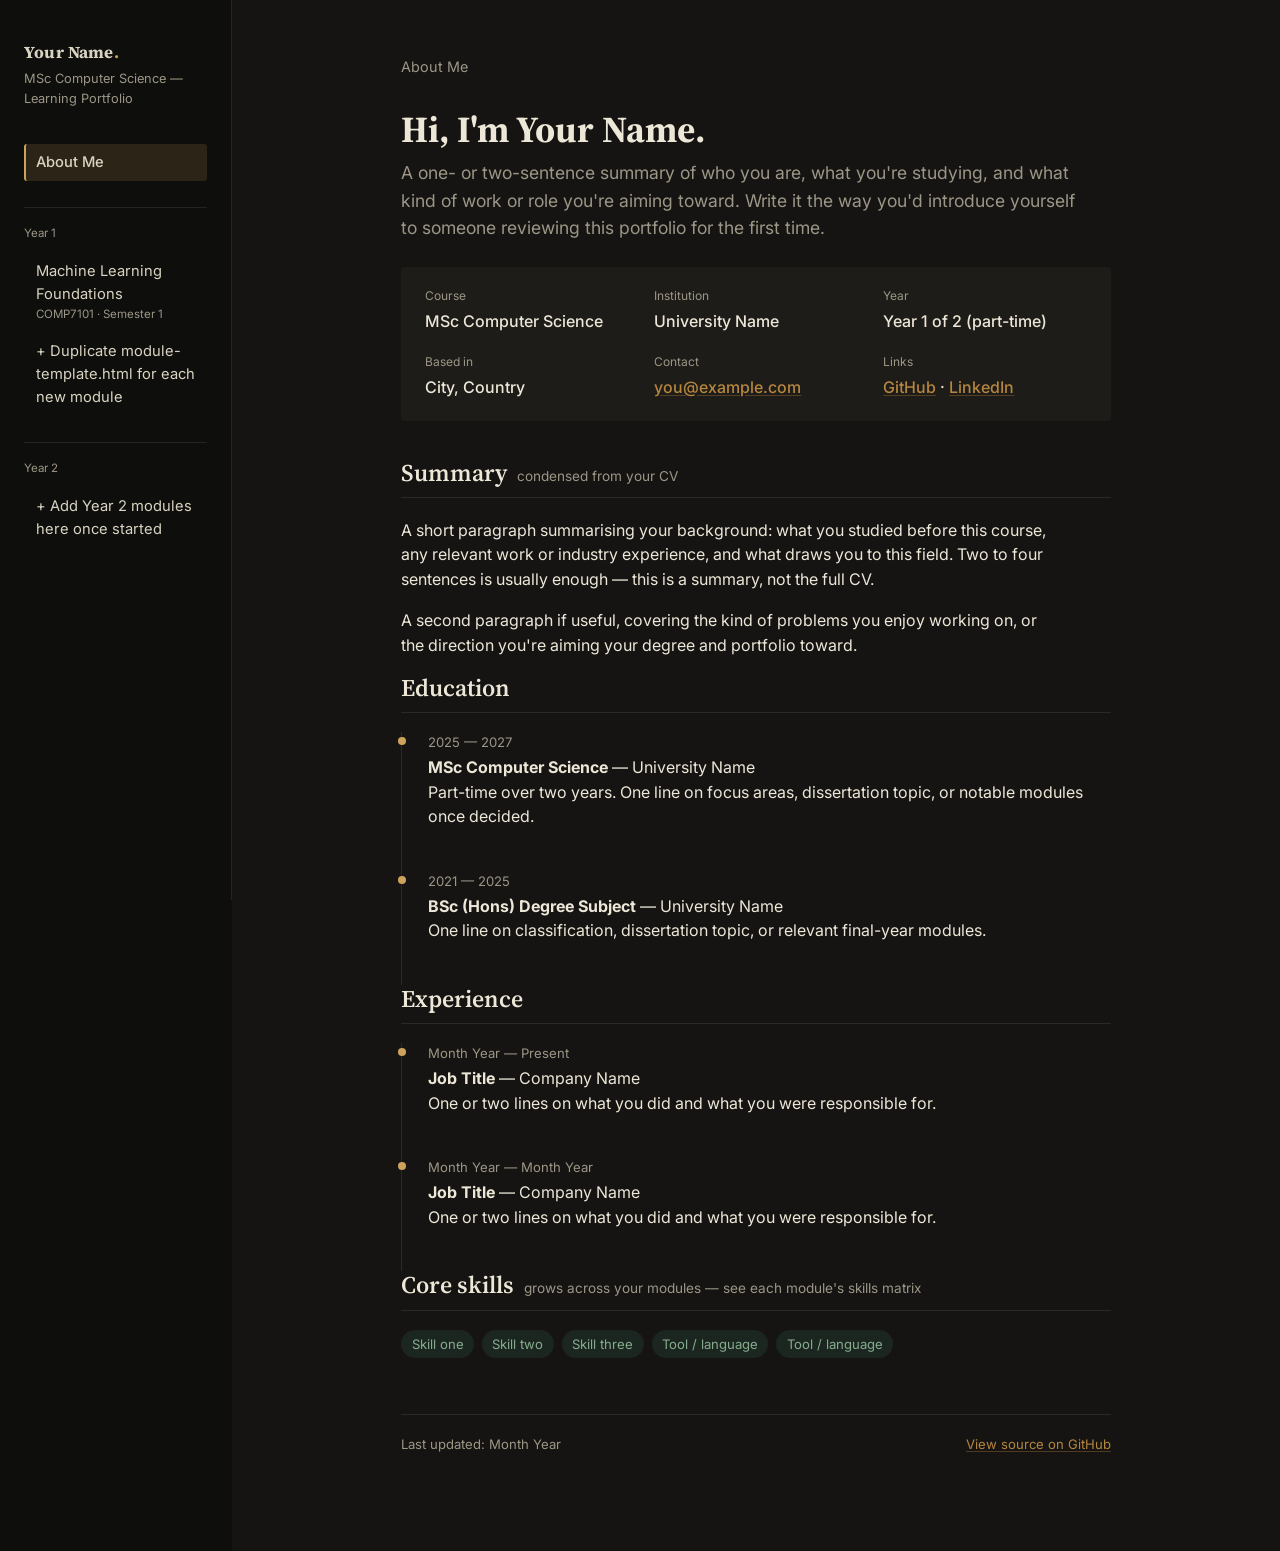
==== index.html @ 3443e54f "Add files via upload" ====
<!DOCTYPE html>
<html lang="en">
<head>
<meta charset="UTF-8">
<meta name="viewport" content="width=device-width, initial-scale=1.0">
<title>About Me — MSc Computer Science Portfolio</title>
<link rel="stylesheet" href="styles.css">
</head>
<body>
<div class="shell">

  <!-- ============ SPINE / NAV — copy this block, unchanged, onto every page ============ -->
  <aside class="spine">
    <p class="spine__mark">Your Name<span>.</span></p>
    <p class="spine__role">MSc Computer Science — Learning Portfolio</p>

    <nav aria-label="Portfolio navigation">
      <ul>
        <li><a href="index.html" class="is-current">About Me</a></li>
      </ul>

      <p class="spine__section-label">Year 1</p>
      <ul>
        <li>
          <a href="module-1.html">
            Machine Learning Foundations
            <span class="spine__module-code">COMP7101 · Semester 1</span>
          </a>
        </li>
        <li>
          <a href="module-template.html">
            + Duplicate module-template.html for each new module
          </a>
        </li>
      </ul>

      <p class="spine__section-label">Year 2</p>
      <ul>
        <li>
          <a href="module-template.html">
            + Add Year 2 modules here once started
          </a>
        </li>
      </ul>
    </nav>
  </aside>
  <!-- ============ END SPINE ============ -->

  <main class="page">
    <div class="page__inner">

      <p class="kicker">About Me</p>
      <h1>Hi, I'm Your Name.</h1>
      <p class="lede">
        A one- or two-sentence summary of who you are, what you're studying, and what
        kind of work or role you're aiming toward. Write it the way you'd introduce
        yourself to someone reviewing this portfolio for the first time.
      </p>

      <dl class="meta-grid">
        <div>
          <dt>Course</dt>
          <dd>MSc Computer Science</dd>
        </div>
        <div>
          <dt>Institution</dt>
          <dd>University Name</dd>
        </div>
        <div>
          <dt>Year</dt>
          <dd>Year 1 of 2 (part-time)</dd>
        </div>
        <div>
          <dt>Based in</dt>
          <dd>City, Country</dd>
        </div>
        <div>
          <dt>Contact</dt>
          <dd><a href="mailto:you@example.com">you@example.com</a></dd>
        </div>
        <div>
          <dt>Links</dt>
          <dd><a href="https://github.com/yourusername">GitHub</a> · <a href="https://linkedin.com/in/yourusername">LinkedIn</a></dd>
        </div>
      </dl>

      <section>
        <div class="section-heading">
          <h2>Summary</h2>
          <span class="hint">condensed from your CV</span>
        </div>
        <p>
          A short paragraph summarising your background: what you studied before this
          course, any relevant work or industry experience, and what draws you to this
          field. Two to four sentences is usually enough — this is a summary, not the
          full CV.
        </p>
        <p>
          A second paragraph if useful, covering the kind of problems you enjoy working
          on, or the direction you're aiming your degree and portfolio toward.
        </p>
      </section>

      <section>
        <div class="section-heading">
          <h2>Education</h2>
        </div>
        <ul class="timeline">
          <li>
            <span class="when">2025 — 2027</span>
            <strong>MSc Computer Science</strong> — University Name
            <p>Part-time over two years. One line on focus areas, dissertation topic, or notable modules once decided.</p>
          </li>
          <li>
            <span class="when">2021 — 2025</span>
            <strong>BSc (Hons) Degree Subject</strong> — University Name
            <p>One line on classification, dissertation topic, or relevant final-year modules.</p>
          </li>
        </ul>
      </section>

      <section>
        <div class="section-heading">
          <h2>Experience</h2>
        </div>
        <ul class="timeline">
          <li>
            <span class="when">Month Year — Present</span>
            <strong>Job Title</strong> — Company Name
            <p>One or two lines on what you did and what you were responsible for.</p>
          </li>
          <li>
            <span class="when">Month Year — Month Year</span>
            <strong>Job Title</strong> — Company Name
            <p>One or two lines on what you did and what you were responsible for.</p>
          </li>
        </ul>
      </section>

      <section>
        <div class="section-heading">
          <h2>Core skills</h2>
          <span class="hint">grows across your modules — see each module's skills matrix</span>
        </div>
        <div class="tag-row">
          <span class="tag">Skill one</span>
          <span class="tag">Skill two</span>
          <span class="tag">Skill three</span>
          <span class="tag">Tool / language</span>
          <span class="tag">Tool / language</span>
        </div>
      </section>

      <footer class="page-footer">
        <span>Last updated: Month Year</span>
        <span><a href="https://github.com/yourusername/yourrepo">View source on GitHub</a></span>
      </footer>

    </div>
  </main>
</div>
</body>
</html>
---- styles.css ----
/* ===================================================================
   Learning Portfolio — shared stylesheet
   Concept: the site is a bound notebook. The dark "spine" on the left
   is the nav (chapter tabs); the warm paper area is the page content.
   =================================================================== */

@import url('https://fonts.googleapis.com/css2?family=Source+Serif+4:opsz,wght@8..60,400;8..60,600;8..60,700&family=Inter:wght@400;500;600&display=swap');

:root{
  --cover: #0E0E0C;      /* notebook cover / spine */
  --cover-line: #262420; /* hairline on the spine */
  --paper: #151412;      /* page background — stylish black */
  --paper-shade: #1E1C18;/* recessed panels on the page */
  --ink: #EDE7D8;        /* body text */
  --ink-soft: #9C9686;   /* secondary text */
  --accent: #CEA25A;     /* brass/gold — links, markers, current chapter */
  --accent-dark: #B6863F;
  --moss: #86AC8E;       /* skill tags, secondary accent */
  --moss-bg: #1B2620;
  --rule: #2C2A24;       /* hairline rules on paper */
  --paper-on-cover: #D9D3C1; /* text on the spine */
  --radius: 3px;
  --serif: "Source Serif 4", Georgia, serif;
  --sans: "Inter", -apple-system, BlinkMacSystemFont, "Segoe UI", sans-serif;
}

*{ box-sizing: border-box; }

html{ scroll-behavior: smooth; }

body{
  margin: 0;
  font-family: var(--sans);
  color: var(--ink);
  background: var(--cover);
  line-height: 1.55;
}

a{ color: var(--accent-dark); text-decoration-color: rgba(168,118,58,0.4); text-underline-offset: 2px; }
a:hover{ color: var(--accent); }
a:focus-visible, button:focus-visible, summary:focus-visible{
  outline: 2px solid var(--accent);
  outline-offset: 2px;
}

/* ---------- Layout shell: spine + page ---------- */

.shell{
  display: flex;
  min-height: 100vh;
}

.spine{
  flex: 0 0 232px;
  background: var(--cover);
  color: var(--paper-on-cover);
  padding: 2.5rem 1.5rem 2rem;
  position: sticky;
  top: 0;
  height: 100vh;
  overflow-y: auto;
  border-right: 1px solid var(--cover-line);
}

.spine__mark{
  font-family: var(--serif);
  font-weight: 700;
  font-size: 1.05rem;
  color: var(--paper-on-cover);
  letter-spacing: 0.01em;
  margin: 0 0 0.2rem;
}

.spine__mark span{ color: var(--accent); }

.spine__role{
  font-size: 0.8rem;
  color: var(--ink-soft);
  margin: 0 0 2.2rem;
}

.spine__section-label{
  font-size: 0.72rem;
  color: var(--ink-soft);
  margin: 1.6rem 0 0.6rem;
  padding-top: 1.1rem;
  border-top: 1px solid var(--cover-line);
}

.spine nav ul{
  list-style: none;
  margin: 0;
  padding: 0;
}

.spine nav li + li{ margin-top: 0.15rem; }

.spine nav a{
  display: block;
  padding: 0.45rem 0.6rem;
  border-radius: var(--radius);
  color: var(--paper-on-cover);
  text-decoration: none;
  font-size: 0.92rem;
  border-left: 2px solid transparent;
  transition: background 0.15s ease, border-color 0.15s ease;
}

.spine nav a:hover{ background: rgba(255,255,255,0.05); }

.spine nav a.is-current{
  color: var(--paper-on-cover);
  border-left-color: var(--accent);
  background: rgba(206,162,90,0.15);
  font-weight: 500;
}

.spine__module-code{
  display: block;
  font-size: 0.72rem;
  color: var(--ink-soft);
}

.page{
  flex: 1;
  background: var(--paper);
  min-width: 0;
}

.page__inner{
  max-width: 780px;
  margin: 0 auto;
  padding: 3.5rem 2.2rem 6rem;
}

/* ---------- Typography ---------- */

h1, h2, h3{
  font-family: var(--serif);
  color: var(--ink);
  line-height: 1.2;
  margin: 0 0 0.5rem;
}

h1{ font-size: 2.3rem; font-weight: 700; }
h2{ font-size: 1.5rem; font-weight: 600; margin-top: 3rem; }
h3{ font-size: 1.15rem; font-weight: 600; margin-top: 1.6rem; }

.kicker{
  font-family: var(--sans);
  font-size: 0.9rem;
  color: var(--ink-soft);
  margin: 0 0 1.8rem;
}

p{ margin: 0 0 1rem; max-width: 66ch; }

.lede{
  font-size: 1.1rem;
  color: var(--ink-soft);
  max-width: 62ch;
}

section + section{ margin-top: 0; }

.section-heading{
  display: flex;
  align-items: baseline;
  gap: 0.6rem;
  border-bottom: 1px solid var(--rule);
  padding-bottom: 0.6rem;
  margin-bottom: 1.2rem;
}

.section-heading h2{ margin: 0; }

.section-heading .hint{
  font-size: 0.85rem;
  color: var(--ink-soft);
  font-family: var(--sans);
}

/* ---------- About page: CV summary ---------- */

.meta-grid{
  display: grid;
  grid-template-columns: repeat(auto-fit, minmax(160px, 1fr));
  gap: 1.2rem 1.6rem;
  margin: 1.6rem 0 2.4rem;
  padding: 1.3rem 1.5rem;
  background: var(--paper-shade);
  border-radius: var(--radius);
}

.meta-grid dt{
  font-size: 0.75rem;
  color: var(--ink-soft);
  margin-bottom: 0.2rem;
}

.meta-grid dd{
  margin: 0;
  font-weight: 500;
}

.timeline{
  list-style: none;
  margin: 0;
  padding: 0;
  border-left: 1px solid var(--rule);
}

.timeline li{
  position: relative;
  padding: 0 0 1.6rem 1.6rem;
}

.timeline li::before{
  content: "";
  position: absolute;
  left: -4.5px;
  top: 0.3rem;
  width: 8px;
  height: 8px;
  border-radius: 50%;
  background: var(--accent);
}

.timeline .when{
  display: block;
  font-size: 0.82rem;
  color: var(--ink-soft);
  margin-bottom: 0.15rem;
}

.tag-row{
  display: flex;
  flex-wrap: wrap;
  gap: 0.5rem;
  margin: 0.4rem 0 0;
}

.tag{
  display: inline-block;
  font-size: 0.82rem;
  padding: 0.25rem 0.65rem;
  background: var(--moss-bg);
  color: var(--moss);
  border-radius: 999px;
}

/* ---------- Module pages ---------- */

.module-header{
  border-bottom: 1px solid var(--rule);
  padding-bottom: 1.6rem;
  margin-bottom: 2rem;
}

.module-header .code{
  font-size: 0.85rem;
  color: var(--accent-dark);
  font-weight: 600;
}

.outcome-list{
  margin: 0;
  padding: 0;
  list-style: none;
  counter-reset: outcome;
}

.outcome-list li{
  counter-increment: outcome;
  position: relative;
  padding-left: 2.2rem;
  margin-bottom: 0.9rem;
}

.outcome-list li::before{
  content: counter(outcome);
  position: absolute;
  left: 0;
  top: 0;
  width: 1.5rem;
  height: 1.5rem;
  border: 1px solid var(--accent);
  color: var(--accent);
  border-radius: 50%;
  font-size: 0.78rem;
  font-family: var(--sans);
  font-weight: 600;
  display: flex;
  align-items: center;
  justify-content: center;
}

.artefact-grid{
  display: grid;
  grid-template-columns: repeat(auto-fit, minmax(220px, 1fr));
  gap: 1.1rem;
  margin: 0 0 1rem;
}

.artefact-card{
  border: 1px solid var(--rule);
  border-radius: var(--radius);
  padding: 1.1rem 1.2rem;
  background: var(--paper);
}

.artefact-card h3{ margin-top: 0; font-size: 1.02rem; }

.artefact-card .desc{ font-size: 0.93rem; color: var(--ink-soft); margin-bottom: 0.7rem; }

.feedback{
  font-size: 0.88rem;
  border-left: 2px solid var(--moss);
  padding-left: 0.7rem;
  color: var(--ink);
  background: var(--moss-bg);
  padding: 0.5rem 0.7rem;
  border-radius: 0 var(--radius) var(--radius) 0;
}

.feedback .who{ font-weight: 600; display: block; margin-bottom: 0.1rem; font-size: 0.82rem; color: var(--moss); }

.reflection{
  background: var(--paper-shade);
  padding: 1.4rem 1.6rem;
  border-radius: var(--radius);
}

.reflection p:last-child{ margin-bottom: 0; }

.log-entry{
  border-bottom: 1px solid var(--rule);
  padding: 1.1rem 0;
}

.log-entry:last-child{ border-bottom: none; }

.log-entry__meta{
  display: flex;
  gap: 1rem;
  flex-wrap: wrap;
  font-size: 0.82rem;
  color: var(--ink-soft);
  margin-bottom: 0.4rem;
}

.log-entry__meta .date{ font-weight: 600; color: var(--ink); }

.log-entry ul{ margin: 0.4rem 0 0; padding-left: 1.2rem; }
.log-entry li{ margin-bottom: 0.25rem; }

table.skills-matrix{
  width: 100%;
  border-collapse: collapse;
  font-size: 0.92rem;
  margin-bottom: 0.5rem;
}

.skills-matrix th, .skills-matrix td{
  text-align: left;
  padding: 0.6rem 0.7rem;
  border-bottom: 1px solid var(--rule);
  vertical-align: top;
}

.skills-matrix th{
  font-size: 0.78rem;
  color: var(--ink-soft);
  font-weight: 600;
  border-bottom: 1px solid var(--ink-soft);
}

.rating{
  display: inline-flex;
  gap: 3px;
}

.rating i{
  width: 8px; height: 8px; border-radius: 50%;
  background: #3B382F;
  display: inline-block;
}

.rating i.filled{ background: var(--accent); }

.action-plan{
  background: var(--paper-shade);
  padding: 1.2rem 1.4rem;
  border-radius: var(--radius);
}

.action-plan ul{ margin: 0; padding-left: 1.2rem; }
.action-plan li{ margin-bottom: 0.5rem; }

footer.page-footer{
  margin-top: 3.5rem;
  padding-top: 1.2rem;
  border-top: 1px solid var(--rule);
  font-size: 0.82rem;
  color: var(--ink-soft);
  display: flex;
  justify-content: space-between;
  gap: 1rem;
  flex-wrap: wrap;
}

/* ---------- Mobile: spine collapses to a top bar ---------- */

@media (max-width: 820px){
  .shell{ flex-direction: column; }

  .spine{
    position: static;
    height: auto;
    width: 100%;
    flex: none;
    padding: 1.4rem 1.4rem 1.2rem;
    border-right: none;
    border-bottom: 1px solid var(--cover-line);
  }

  .spine__section-label:first-of-type{ border-top: none; padding-top: 0; }

  .page__inner{ padding: 2.4rem 1.3rem 4rem; }

  h1{ font-size: 1.9rem; }
}

@media (prefers-reduced-motion: reduce){
  html{ scroll-behavior: auto; }
  *{ transition: none !important; }
}
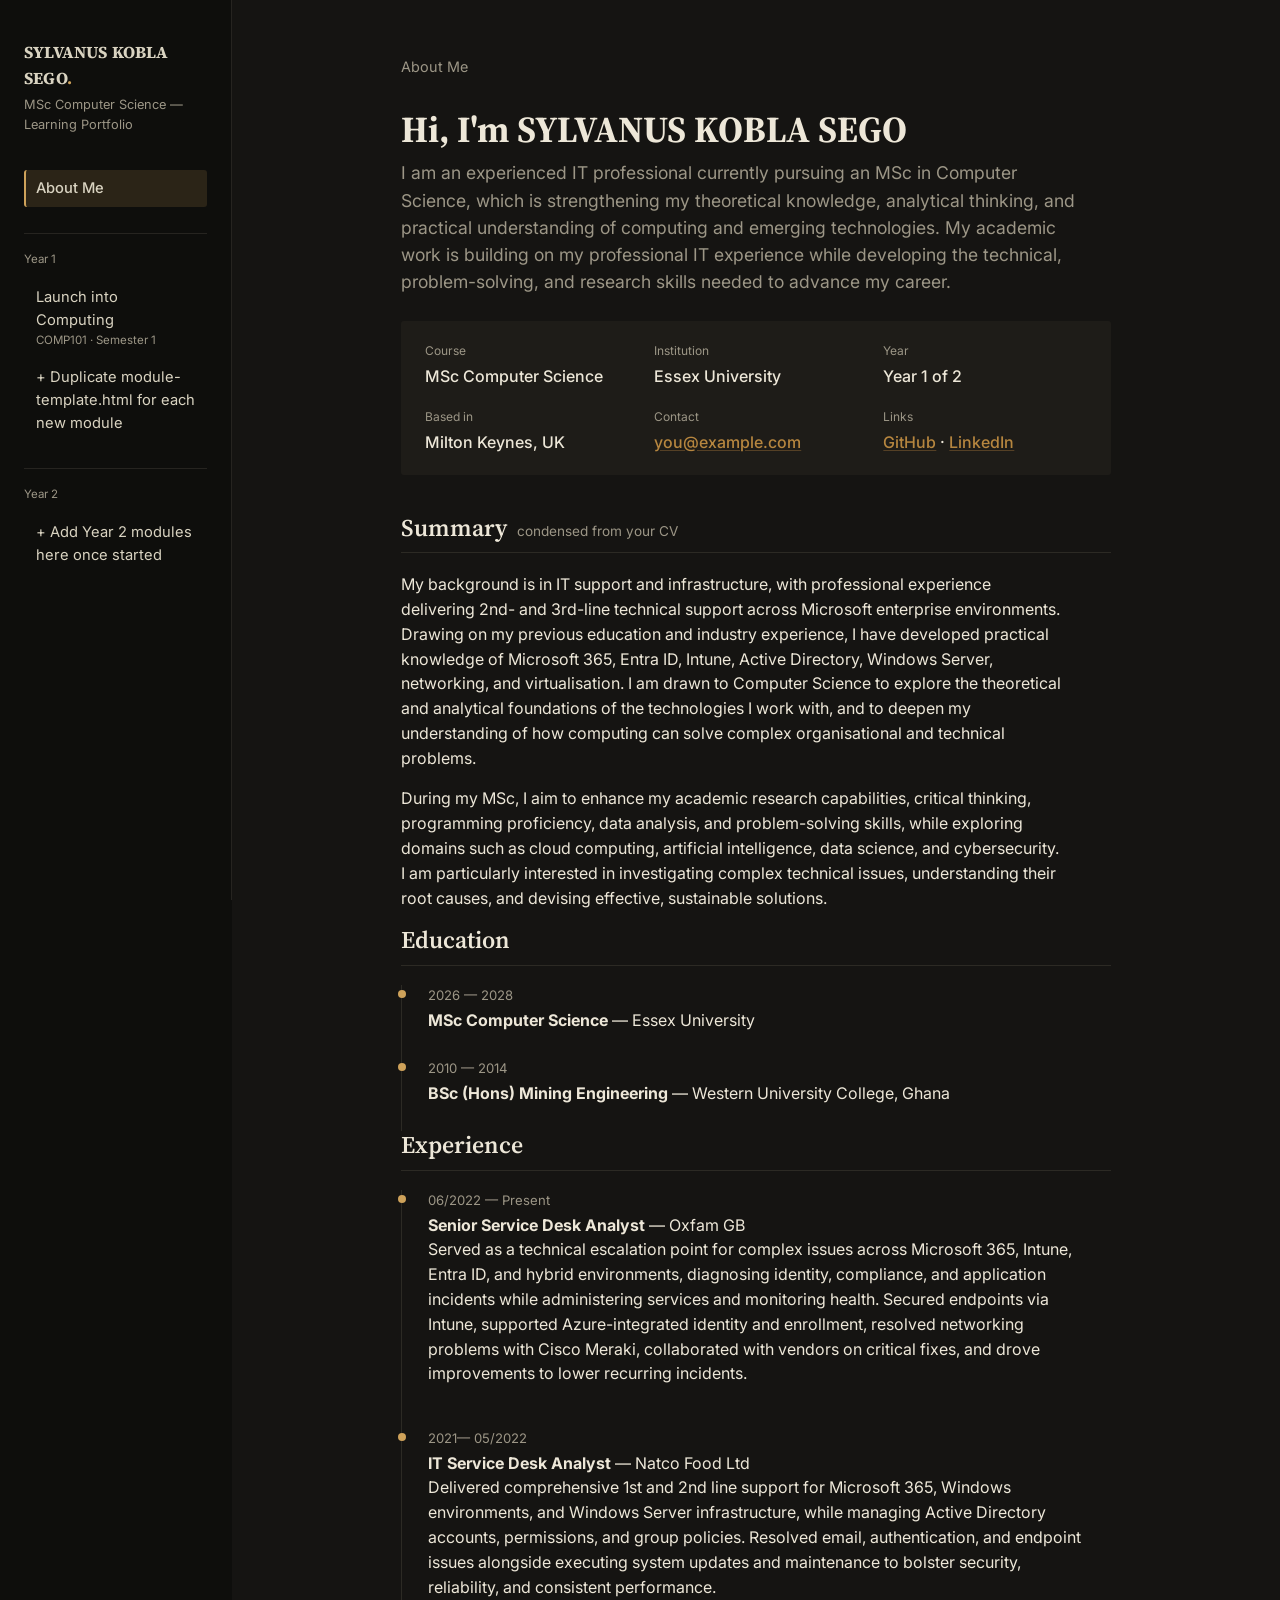
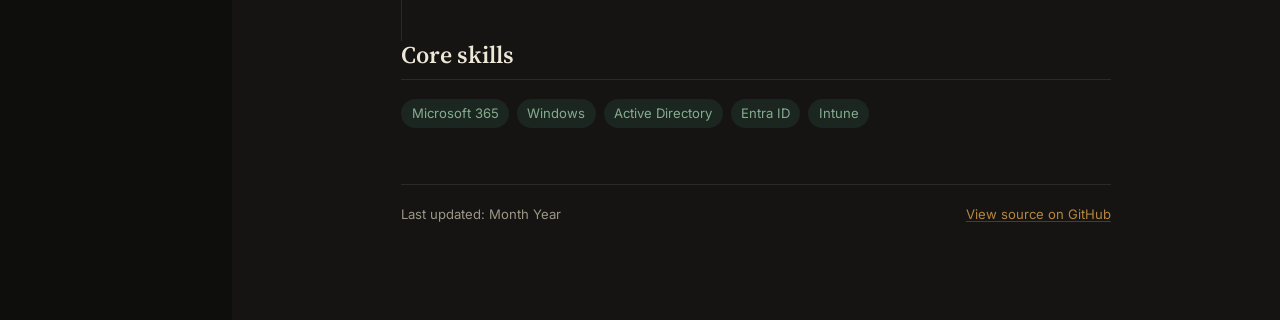
==== commit 2da9b70d: "Revise portfolio details with personal and education info Updated personal information and education" ====
--- a/index.html
+++ b/index.html
@@ -11,7 +11,7 @@
 
   <!-- ============ SPINE / NAV — copy this block, unchanged, onto every page ============ -->
   <aside class="spine">
-    <p class="spine__mark">Your Name<span>.</span></p>
+    <p class="spine__mark">SYLVANUS KOBLA SEGO<span>.</span></p>
     <p class="spine__role">MSc Computer Science — Learning Portfolio</p>
 
     <nav aria-label="Portfolio navigation">
@@ -22,9 +22,9 @@
       <p class="spine__section-label">Year 1</p>
       <ul>
         <li>
-          <a href="module-1.html">
-            Machine Learning Foundations
-            <span class="spine__module-code">COMP7101 · Semester 1</span>
+          <a href="module-101.html">
+            Launch into Computing
+            <span class="spine__module-code">COMP101 · Semester 1</span>
           </a>
         </li>
         <li>
@@ -50,11 +50,13 @@
     <div class="page__inner">
 
       <p class="kicker">About Me</p>
-      <h1>Hi, I'm Your Name.</h1>
+      <h1>Hi, I'm SYLVANUS KOBLA SEGO</h1>
       <p class="lede">
-        A one- or two-sentence summary of who you are, what you're studying, and what
-        kind of work or role you're aiming toward. Write it the way you'd introduce
-        yourself to someone reviewing this portfolio for the first time.
+        I am an experienced IT professional currently pursuing an MSc in Computer Science, 
+        which is strengthening my theoretical knowledge, analytical thinking, and practical 
+        understanding of computing and emerging technologies. My academic work is building on 
+        my professional IT experience while developing the technical, problem-solving, and 
+        research skills needed to advance my career.
       </p>
 
       <dl class="meta-grid">
@@ -64,15 +66,15 @@
         </div>
         <div>
           <dt>Institution</dt>
-          <dd>University Name</dd>
+          <dd>Essex University</dd>
         </div>
         <div>
           <dt>Year</dt>
-          <dd>Year 1 of 2 (part-time)</dd>
+          <dd>Year 1 of 2</dd>
         </div>
         <div>
           <dt>Based in</dt>
-          <dd>City, Country</dd>
+          <dd>Milton Keynes, UK</dd>
         </div>
         <div>
           <dt>Contact</dt>
@@ -90,14 +92,21 @@
           <span class="hint">condensed from your CV</span>
         </div>
         <p>
-          A short paragraph summarising your background: what you studied before this
-          course, any relevant work or industry experience, and what draws you to this
-          field. Two to four sentences is usually enough — this is a summary, not the
-          full CV.
+          My background is in IT support and infrastructure, with professional experience 
+          delivering 2nd- and 3rd-line technical support across Microsoft enterprise 
+          environments. Drawing on my previous education and industry experience, I have developed 
+          practical knowledge of Microsoft 365, Entra ID, Intune, Active Directory, Windows 
+          Server, networking, and virtualisation. I am drawn to Computer Science to explore the 
+          theoretical and analytical foundations of the technologies I work with, and to
+          deepen my understanding of how computing can solve complex organisational and 
+          technical problems.
         </p>
         <p>
-          A second paragraph if useful, covering the kind of problems you enjoy working
-          on, or the direction you're aiming your degree and portfolio toward.
+         During my MSc, I aim to enhance my academic research capabilities, critical thinking,
+         programming proficiency, data analysis, and problem-solving skills, while exploring 
+         domains such as cloud computing, artificial intelligence, data science, and 
+         cybersecurity. I am particularly interested in investigating complex technical 
+         issues, understanding their root causes, and devising effective, sustainable solutions.
         </p>
       </section>
 
@@ -107,14 +116,12 @@
         </div>
         <ul class="timeline">
           <li>
-            <span class="when">2025 — 2027</span>
-            <strong>MSc Computer Science</strong> — University Name
-            <p>Part-time over two years. One line on focus areas, dissertation topic, or notable modules once decided.</p>
+            <span class="when">2026 — 2028</span>
+            <strong>MSc Computer Science</strong> — Essex University
           </li>
           <li>
-            <span class="when">2021 — 2025</span>
-            <strong>BSc (Hons) Degree Subject</strong> — University Name
-            <p>One line on classification, dissertation topic, or relevant final-year modules.</p>
+            <span class="when">2010 — 2014</span>
+            <strong>BSc (Hons) Mining Engineering</strong> — Western University College, Ghana
           </li>
         </ul>
       </section>
@@ -125,14 +132,19 @@
         </div>
         <ul class="timeline">
           <li>
-            <span class="when">Month Year — Present</span>
-            <strong>Job Title</strong> — Company Name
-            <p>One or two lines on what you did and what you were responsible for.</p>
+            <span class="when">06/2022 — Present</span>
+            <strong>Senior Service Desk Analyst </strong> — Oxfam GB
+            <p>Served as a technical escalation point for complex issues across Microsoft 365, Intune, Entra ID, and hybrid environments, 
+              diagnosing identity, compliance, and application incidents while administering services and monitoring health. Secured 
+              endpoints via Intune, supported Azure-integrated identity and enrollment, resolved networking problems with Cisco Meraki, 
+              collaborated with vendors on critical fixes, and drove improvements to lower recurring incidents.</p>
           </li>
           <li>
-            <span class="when">Month Year — Month Year</span>
-            <strong>Job Title</strong> — Company Name
-            <p>One or two lines on what you did and what you were responsible for.</p>
+            <span class="when">2021— 05/2022</span>
+            <strong>IT Service Desk Analyst</strong> — Natco Food Ltd
+            <p>Delivered comprehensive 1st and 2nd line support for Microsoft 365, Windows environments, and Windows Server infrastructure, 
+              while managing Active Directory accounts, permissions, and group policies. Resolved email, authentication, and endpoint issues 
+              alongside executing system updates and maintenance to bolster security, reliability, and consistent performance.</p>
           </li>
         </ul>
       </section>
@@ -140,14 +152,13 @@
       <section>
         <div class="section-heading">
           <h2>Core skills</h2>
-          <span class="hint">grows across your modules — see each module's skills matrix</span>
         </div>
         <div class="tag-row">
-          <span class="tag">Skill one</span>
-          <span class="tag">Skill two</span>
-          <span class="tag">Skill three</span>
-          <span class="tag">Tool / language</span>
-          <span class="tag">Tool / language</span>
+          <span class="tag">Microsoft 365</span>
+          <span class="tag">Windows</span>
+          <span class="tag">Active Directory</span>
+          <span class="tag">Entra ID</span>
+          <span class="tag">Intune</span>
         </div>
       </section>
 
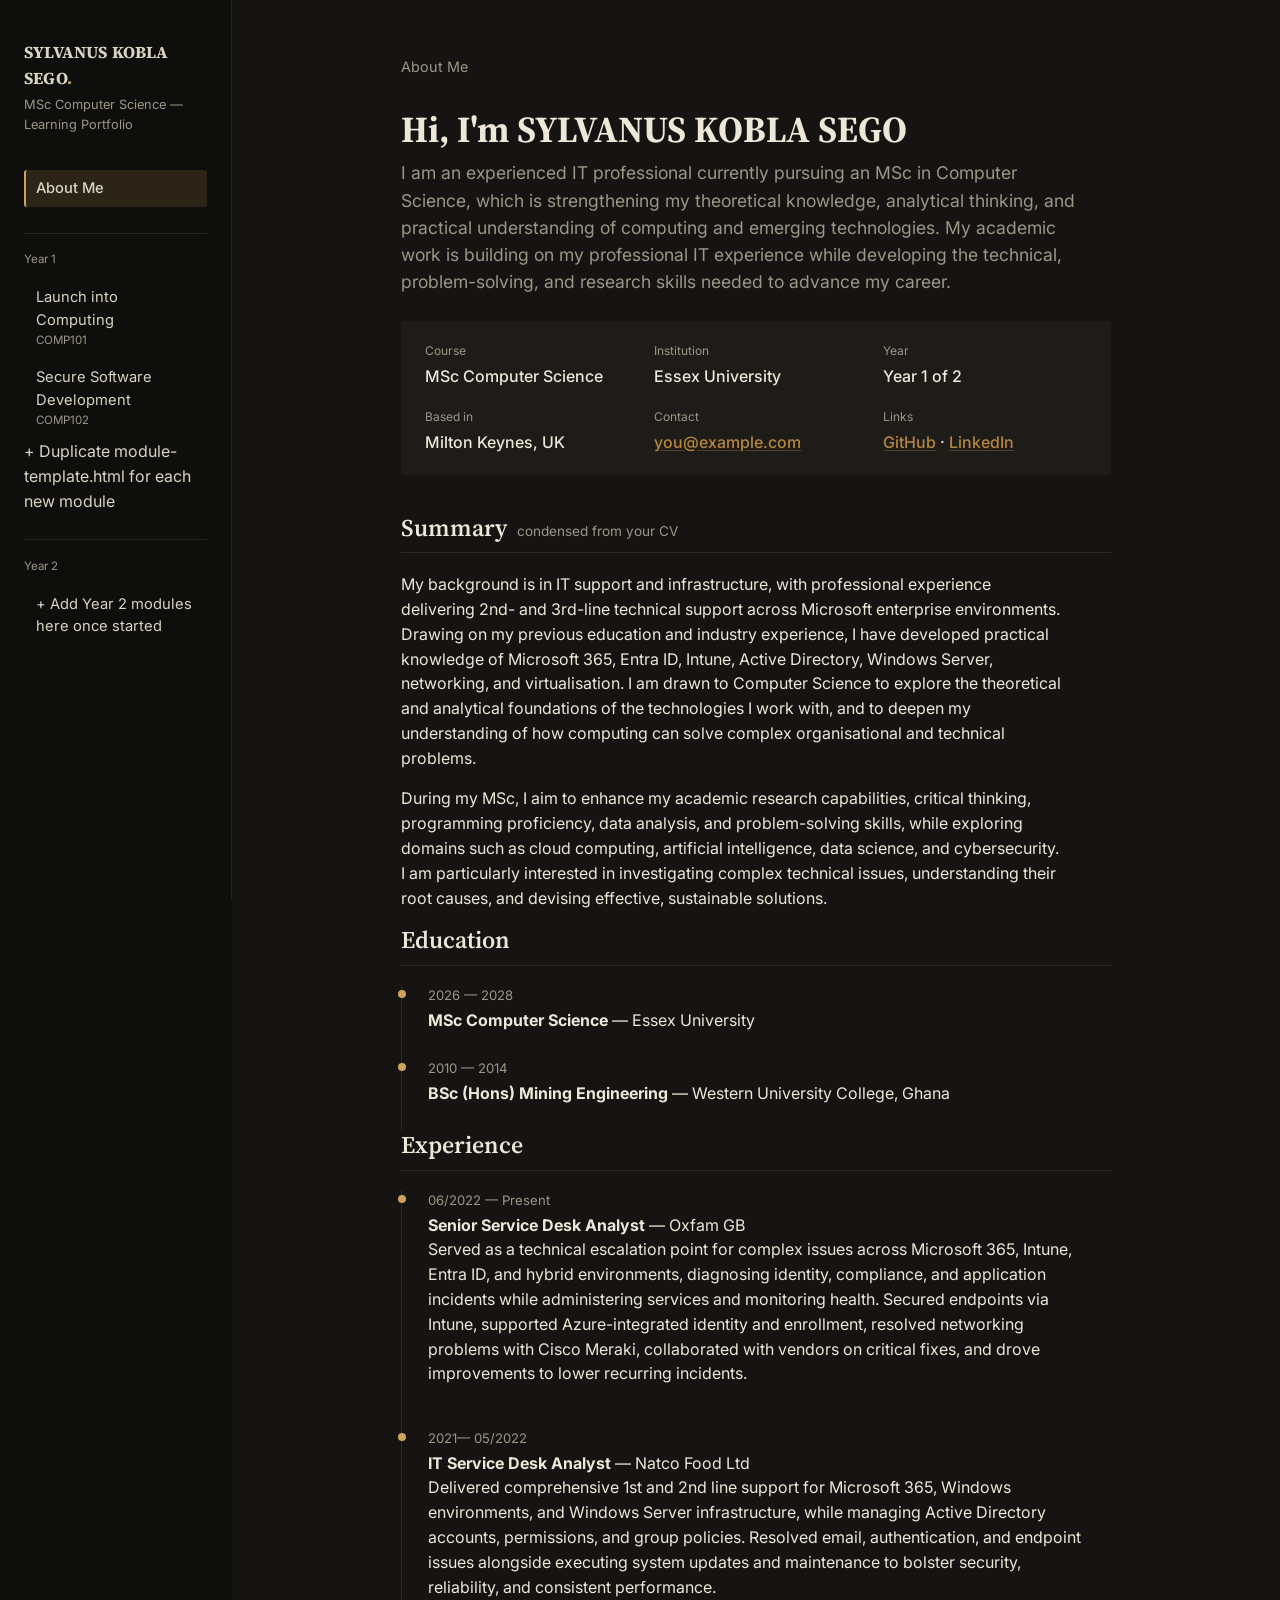
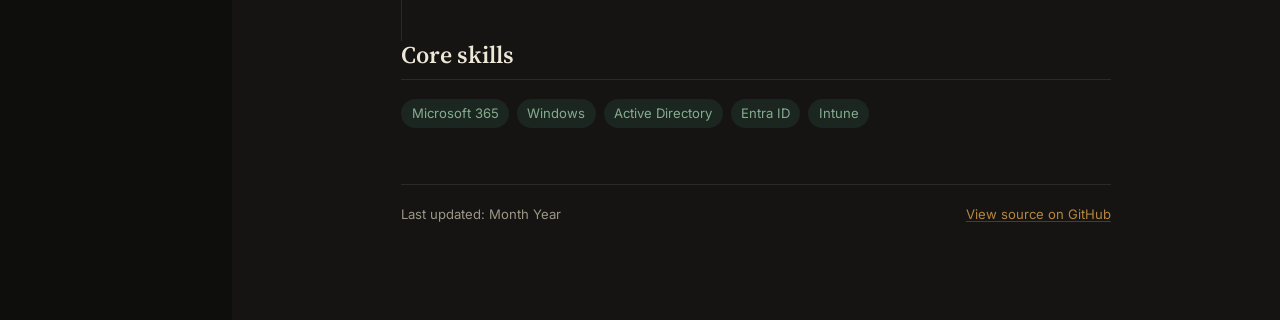
==== commit 9f302b17: "Update module links and descriptions in index.html" ====
--- a/index.html
+++ b/index.html
@@ -24,11 +24,16 @@
         <li>
           <a href="module-101.html">
             Launch into Computing
-            <span class="spine__module-code">COMP101 · Semester 1</span>
+            <span class="spine__module-code">COMP101 </span>
           </a>
         </li>
         <li>
-          <a href="module-template.html">
+          <a href="module-102.html">
+            Secure Software Development
+            <span class="spine__module-code">COMP102 </span>
+           </a>
+        </li>
+        <li> 
             + Duplicate module-template.html for each new module
           </a>
         </li>
